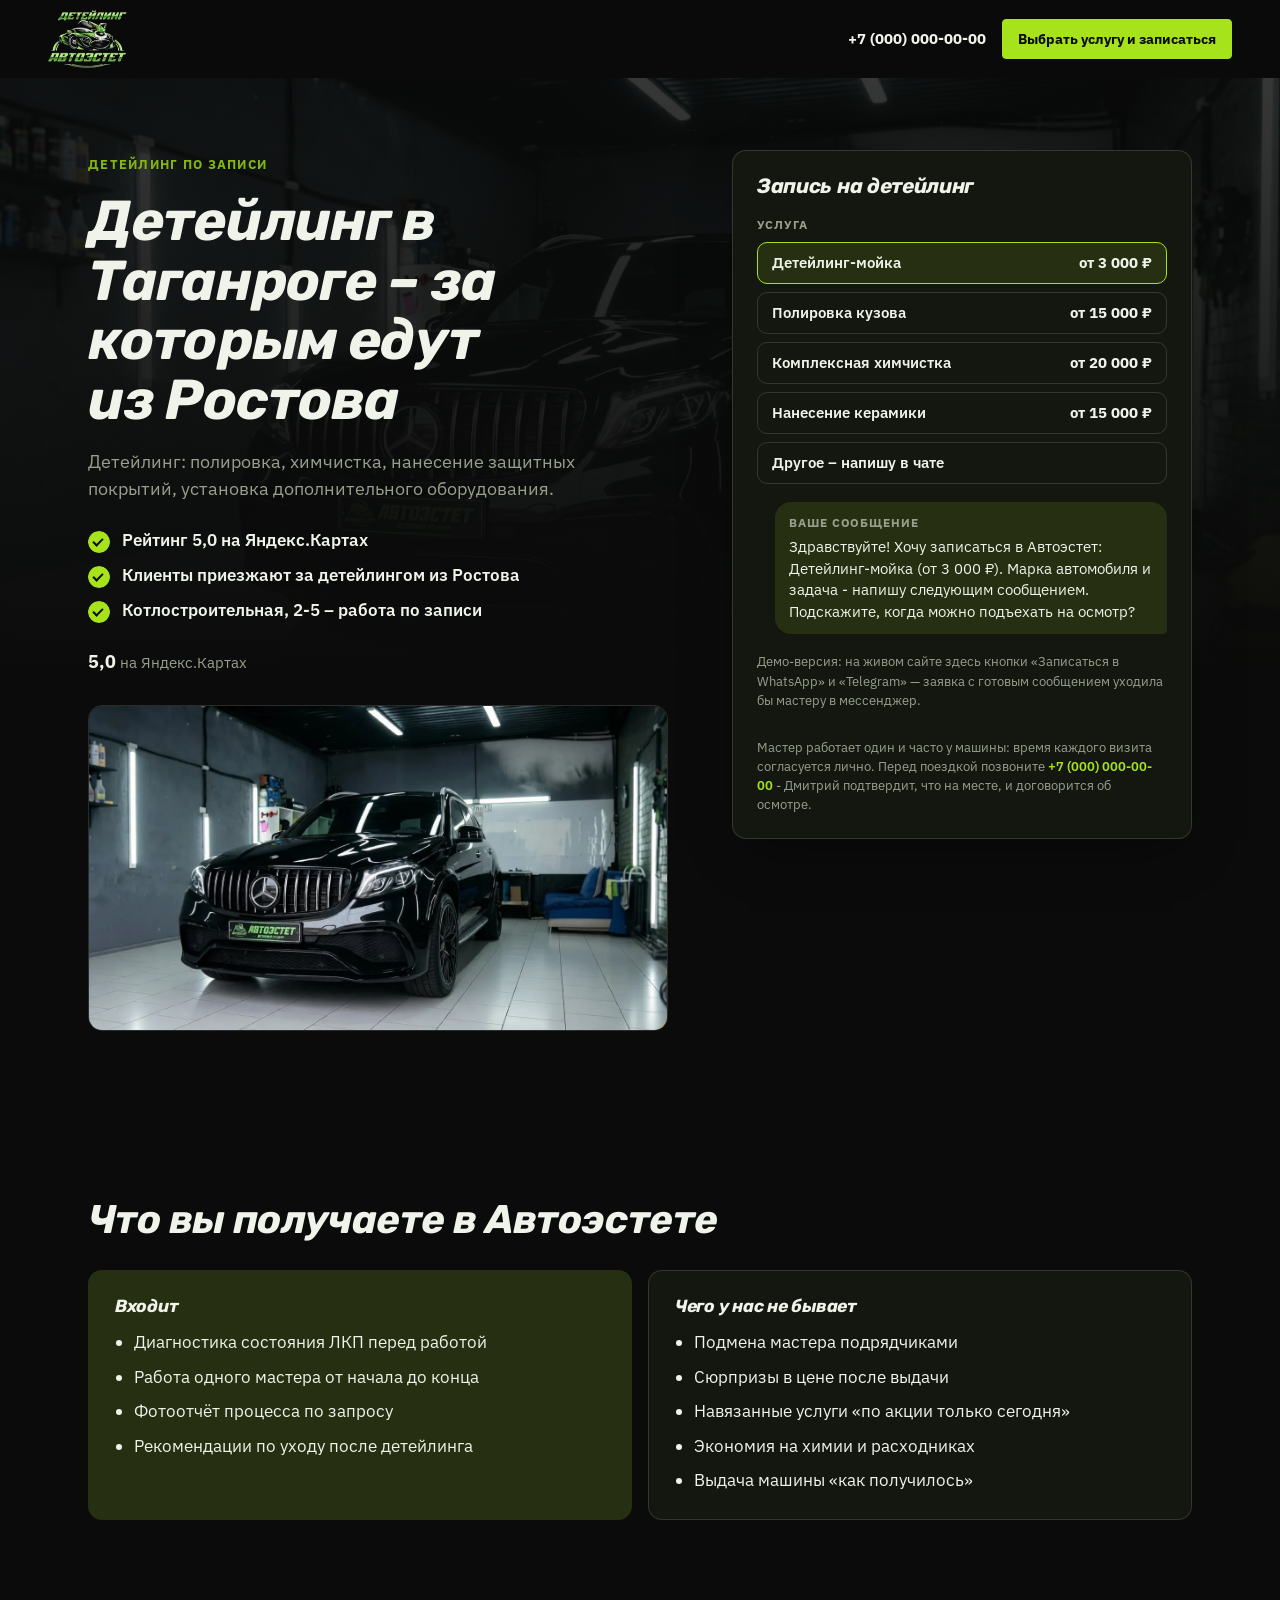
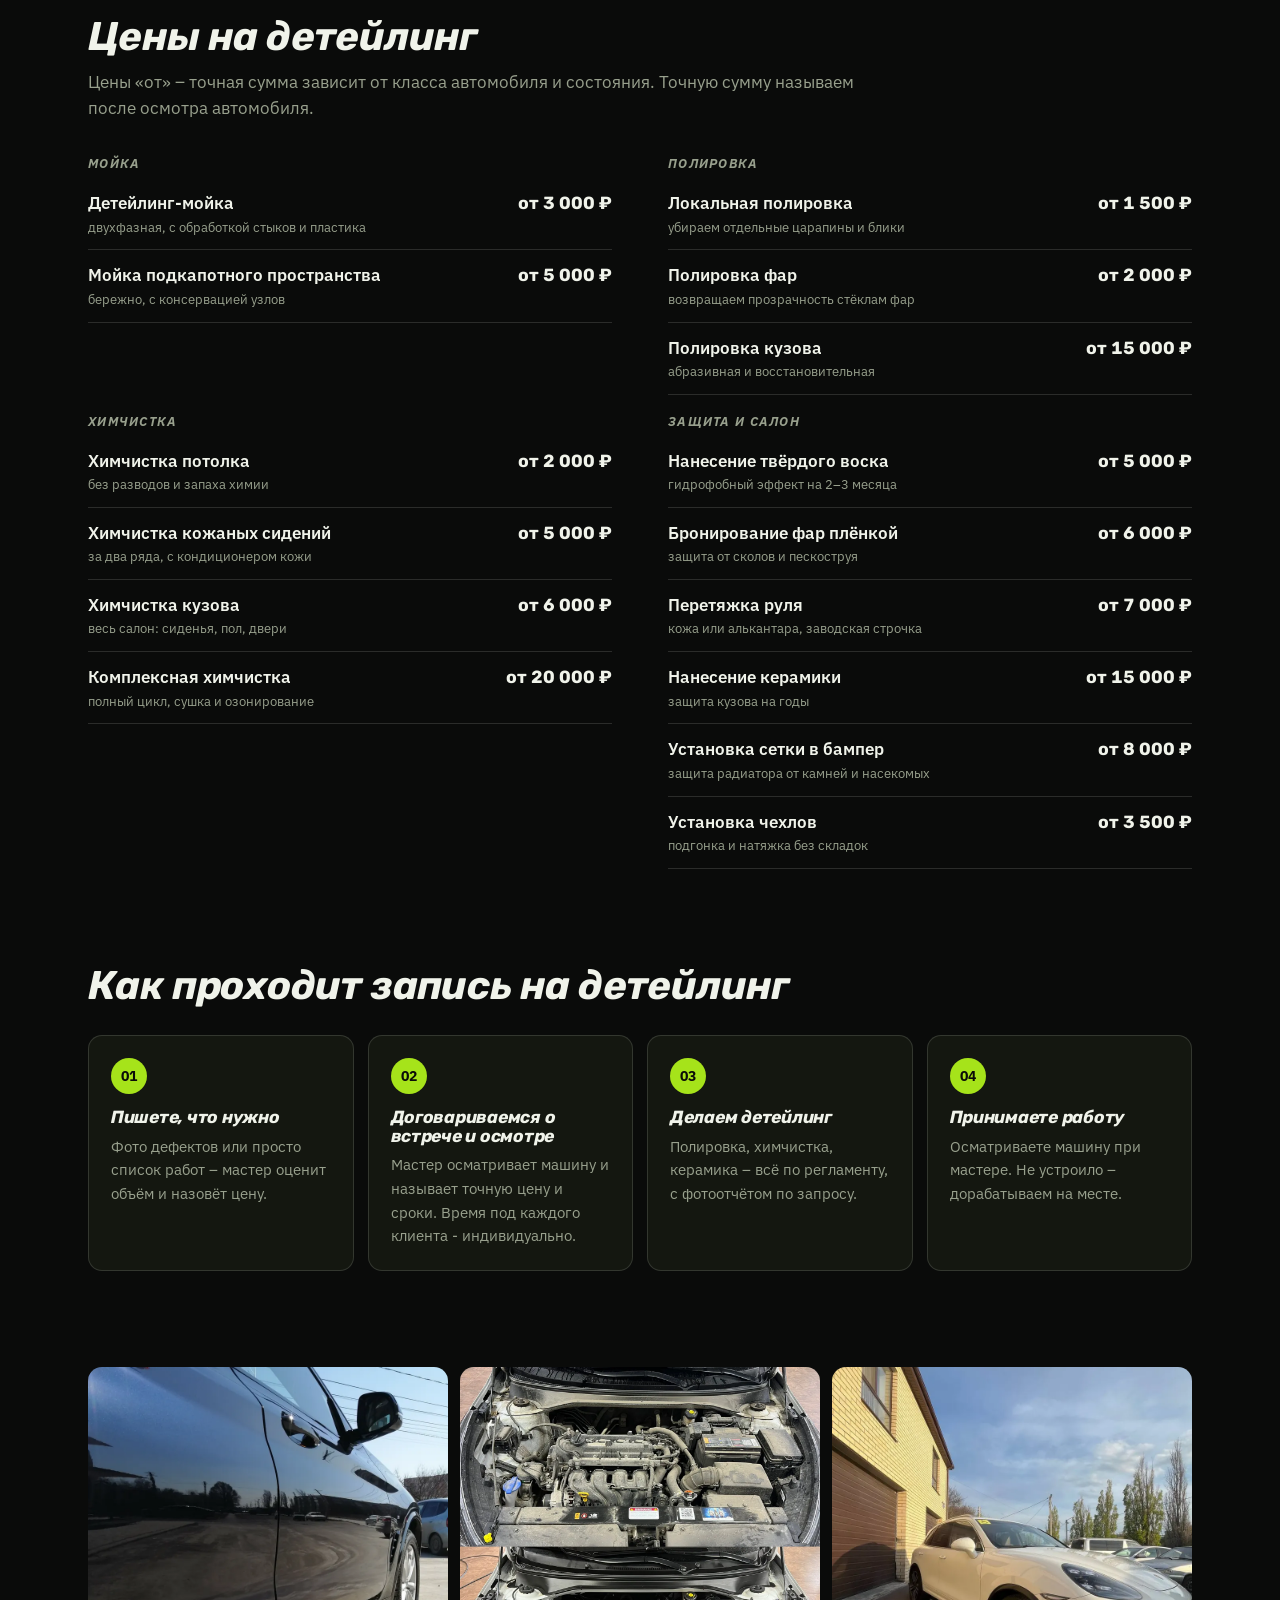
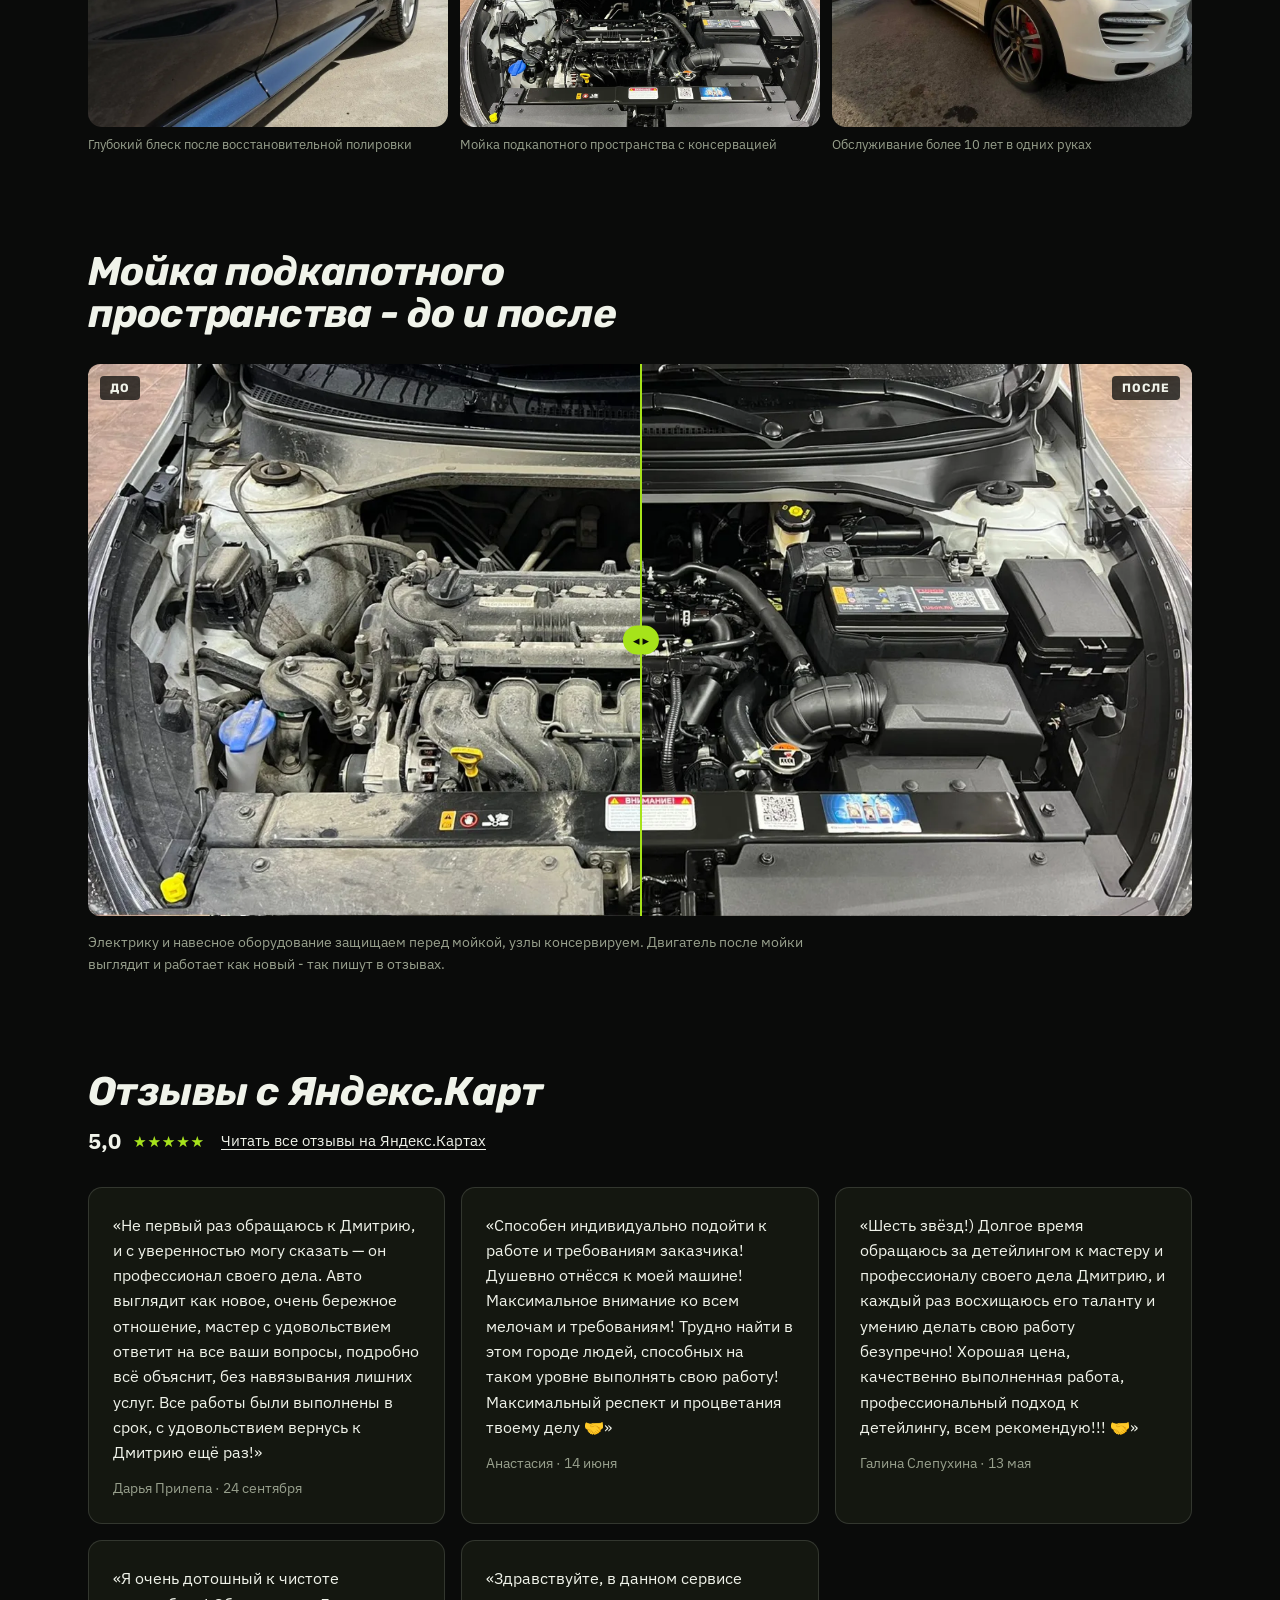
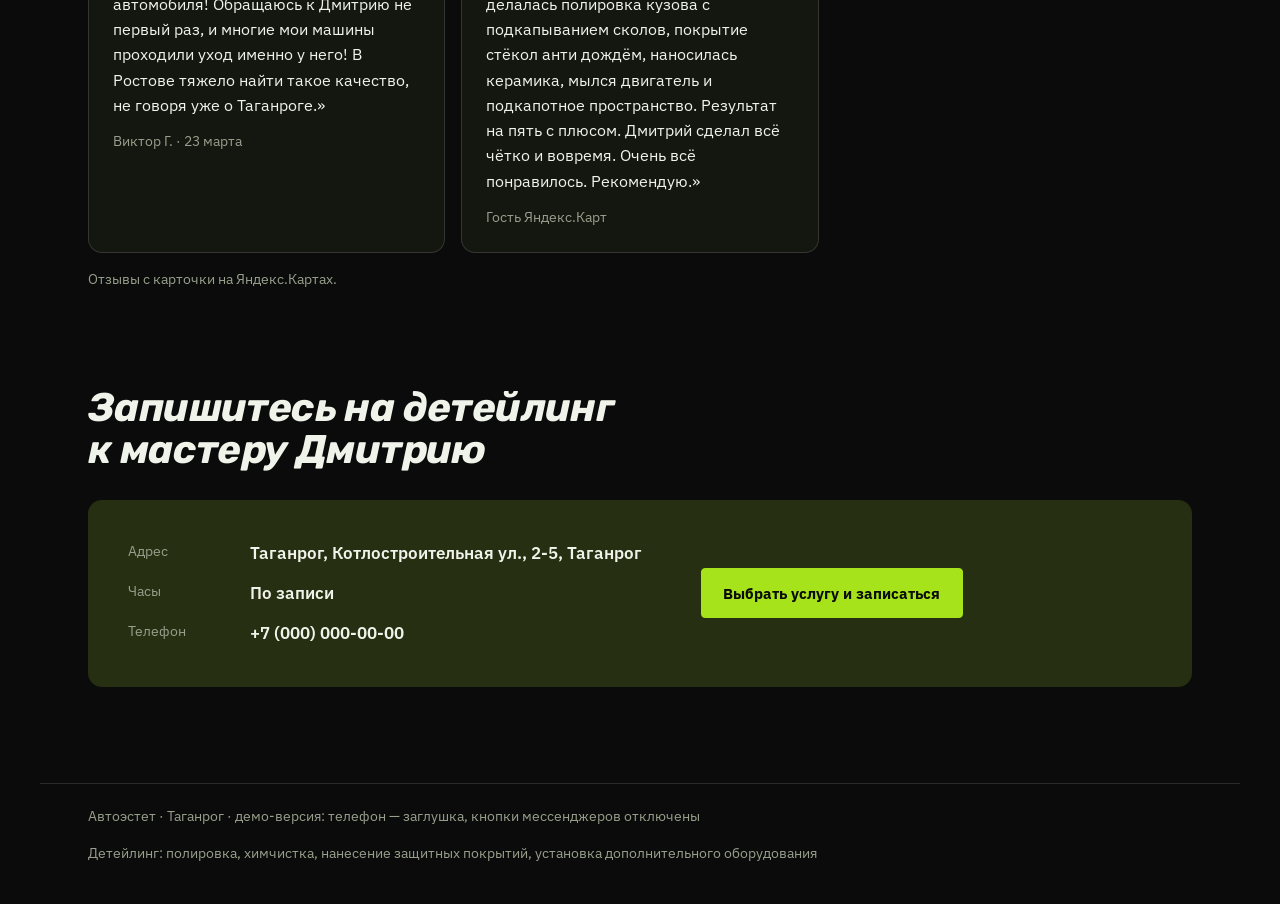
==== avtoestet-demo/index.html @ 5fadbfc8 "Add AV Detailing demo files as regular folder" ====
<!doctype html>
<html lang="ru">
<head>
<meta charset="utf-8">
<meta name="viewport" content="width=device-width, initial-scale=1, viewport-fit=cover">
<title>Автоэстет · Детейлинг-студия</title>
<meta name="description" content="Детейлинг: полировка, химчистка, нанесение защитных покрытий, установка дополнительного оборудования.">
<meta property="og:type" content="website">
<meta property="og:title" content="Детейлинг в Таганроге – за которым едут из Ростова">
<meta property="og:description" content="Детейлинг: полировка, химчистка, нанесение защитных покрытий, установка дополнительного оборудования.">
<meta property="og:image" content="assets/hero.webp">
<link rel="preload" as="image" href="assets/hero.webp" fetchpriority="high">
<link rel="icon" href="data:image/svg+xml,%3Csvg xmlns=%27http://www.w3.org/2000/svg%27 viewBox=%270 0 32 32%27%3E%3Crect x=%276%27 y=%276%27 width=%2720%27 height=%2720%27 rx=%275%27 fill=%27%23a6e31a%27/%3E%3C/svg%3E">
<link rel="preconnect" href="https://fonts.googleapis.com">
<link rel="preconnect" href="https://fonts.gstatic.com" crossorigin>
<link href="https://fonts.googleapis.com/css2?family=Rubik:wght@600;700&family=IBM+Plex+Sans:wght@400;500;600&display=swap" rel="stylesheet">
<style>
:root { --c-canvas: #0a0b0a; --c-surface: #141710; --c-ink: #f0f3ea; --c-ink-soft: #98a08d; --c-accent: #a6e31a; --c-accent-ink: #0b0c08; --c-accent-deep: #84b512; --f-display: "Rubik", "Arial", system-ui, sans-serif; --f-text: "IBM Plex Sans", "Segoe UI", system-ui, sans-serif; --h1k: 1; }
</style>
<link rel="stylesheet" href="style-prod.css">
<style>
h1, h2, h3, .s-bar__brand, .s-board__title, .s-widget__title { font-style: italic; }
::selection { background: #a6e31a; color: #0b0c08; }
.s-btn { border-radius: 4px; }
.s-bar__logo { height: 58px; width: auto; display: block; }
</style>
</head>
<body class="s-prod" id="top" data-wa="" data-tg="" data-max="">
<header class="s-bar" data-s-bar>
  <a class="s-bar__brand" href="#top"><img src="assets/logo.png" alt="Детейлинг Автоэстет" class="s-bar__logo"></a>
  <div class="s-bar__right">
    <a class="s-bar__tel" href="tel:+70000000000">+7 (000) 000-00-00</a>
    <a class="s-btn s-btn--sm" href="#widget">Выбрать услугу и записаться</a>
  </div>
</header>
<main>
  <section class="s-hero">
    <div class="s-hero__text">
      <p class="s-eyebrow">Детейлинг по записи</p>
      <h1>Детейлинг в Таганроге – за которым едут из Ростова</h1>
      <p class="s-lead">Детейлинг: полировка, химчистка, нанесение защитных покрытий, установка дополнительного оборудования.</p>
      <ul class="s-ticks"><li>Рейтинг 5,0 на Яндекс.Картах</li><li>Клиенты приезжают за детейлингом из Ростова</li><li>Котлостроительная, 2-5 – работа по записи</li></ul>
      <p class="s-rating"><b>5,0</b> на Яндекс.Картах</p>
      <figure class="s-hero__photo"><img class="" src="assets/hero.webp" alt="Чёрный Mercedes в детейлинг-студии Автоэстет в Таганроге" loading="lazy" decoding="async"></figure>
    </div>
    <div class="s-hero__widget" id="widget"><form class="s-widget" data-s-booking data-message="Здравствуйте! Хочу записаться в Автоэстет: {услуга}. Марка автомобиля и задача - напишу следующим сообщением. Подскажите, когда можно подъехать на осмотр?" onsubmit="return false">
      <h2 class="s-widget__title">Запись на детейлинг</h2>
      <fieldset><legend>Услуга</legend>
        <div class="s-chips s-chips--col"><label class="s-chip s-chip--row"><input type="radio" name="svc" value="0" data-name="Детейлинг-мойка" data-price="3000" data-from="1" data-min="" checked><span>Детейлинг-мойка</span><b>от 3 000 ₽</b></label><label class="s-chip s-chip--row"><input type="radio" name="svc" value="1" data-name="Полировка кузова" data-price="15000" data-from="1" data-min=""><span>Полировка кузова</span><b>от 15 000 ₽</b></label><label class="s-chip s-chip--row"><input type="radio" name="svc" value="2" data-name="Комплексная химчистка" data-price="20000" data-from="1" data-min=""><span>Комплексная химчистка</span><b>от 20 000 ₽</b></label><label class="s-chip s-chip--row"><input type="radio" name="svc" value="3" data-name="Нанесение керамики" data-price="15000" data-from="1" data-min=""><span>Нанесение керамики</span><b>от 15 000 ₽</b></label><label class="s-chip s-chip--row"><input type="radio" name="svc" value="4" data-name="Другое – напишу в чате" data-price="" data-from="" data-min=""><span>Другое – напишу в чате</span><b></b></label></div>
      </fieldset>
      <div class="s-bubble" aria-live="polite"><span class="s-bubble__label">Ваше сообщение</span><p data-s-bubble></p></div>
      <div class="s-send">
        <p class="s-send__hint" style="margin:0">Демо-версия: на живом сайте здесь кнопки «Записаться в WhatsApp» и «Telegram» — заявка с готовым сообщением уходила бы мастеру в мессенджер.</p>
      </div>
      <p class="s-send__note" data-s-copied hidden>Сообщение уже вписано - выберите чат и нажмите отправить.</p>
      <p class="s-send__hint">Мастер работает один и часто у машины: время каждого визита согласуется лично. Перед поездкой позвоните <a href="tel:+70000000000">+7 (000) 000-00-00</a> - Дмитрий подтвердит, что на месте, и договорится об осмотре.</p>
      
    </form></div>
    <figure class="s-hero__bg" aria-hidden="true"><img class="" src="assets/hero.webp" alt="Чёрный Mercedes в детейлинг-студии Автоэстет в Таганроге" decoding="async" fetchpriority="high"></figure>
  </section>

  <section class="s-section s-reveal">
    <header class="s-section__head"><h2>Что вы получаете в Автоэстете</h2></header>
    <div class="s-incl">
      <div><h3>Входит</h3><ul><li>Диагностика состояния ЛКП перед работой</li><li>Работа одного мастера от начала до конца</li><li>Фотоотчёт процесса по запросу</li><li>Рекомендации по уходу после детейлинга</li></ul></div>
      <div><h3>Чего у нас не бывает</h3><ul><li>Подмена мастера подрядчиками</li><li>Сюрпризы в цене после выдачи</li><li>Навязанные услуги «по акции только сегодня»</li><li>Экономия на химии и расходниках</li><li>Выдача машины «как получилось»</li></ul></div>
    </div>
  </section>

  <section class="s-section s-reveal" id="prices">
    <header class="s-section__head"><h2>Цены на детейлинг</h2><p>Цены «от» – точная сумма зависит от класса автомобиля и состояния. Точную сумму называем после осмотра автомобиля.</p></header>
    <div class="s-board"><div class="s-board__group">
      <h3 class="s-board__title">Мойка</h3>
      <ul class="s-board__list">
        <li class="s-board__row"><span class="s-board__name">Детейлинг-мойка<em>двухфазная, с обработкой стыков и пластика</em></span><span class="s-board__dots" aria-hidden="true"></span><span class="s-board__price">от 3 000 ₽</span></li>
        <li class="s-board__row"><span class="s-board__name">Мойка подкапотного пространства<em>бережно, с консервацией узлов</em></span><span class="s-board__dots" aria-hidden="true"></span><span class="s-board__price">от 5 000 ₽</span></li>
      </ul>
    </div>
<div class="s-board__group">
      <h3 class="s-board__title">Полировка</h3>
      <ul class="s-board__list">
        <li class="s-board__row"><span class="s-board__name">Локальная полировка<em>убираем отдельные царапины и блики</em></span><span class="s-board__dots" aria-hidden="true"></span><span class="s-board__price">от 1 500 ₽</span></li>
        <li class="s-board__row"><span class="s-board__name">Полировка фар<em>возвращаем прозрачность стёклам фар</em></span><span class="s-board__dots" aria-hidden="true"></span><span class="s-board__price">от 2 000 ₽</span></li>
        <li class="s-board__row"><span class="s-board__name">Полировка кузова<em>абразивная и восстановительная</em></span><span class="s-board__dots" aria-hidden="true"></span><span class="s-board__price">от 15 000 ₽</span></li>
      </ul>
    </div>
<div class="s-board__group">
      <h3 class="s-board__title">Химчистка</h3>
      <ul class="s-board__list">
        <li class="s-board__row"><span class="s-board__name">Химчистка потолка<em>без разводов и запаха химии</em></span><span class="s-board__dots" aria-hidden="true"></span><span class="s-board__price">от 2 000 ₽</span></li>
        <li class="s-board__row"><span class="s-board__name">Химчистка кожаных сидений<em>за два ряда, с кондиционером кожи</em></span><span class="s-board__dots" aria-hidden="true"></span><span class="s-board__price">от 5 000 ₽</span></li>
        <li class="s-board__row"><span class="s-board__name">Химчистка кузова<em>весь салон: сиденья, пол, двери</em></span><span class="s-board__dots" aria-hidden="true"></span><span class="s-board__price">от 6 000 ₽</span></li>
        <li class="s-board__row"><span class="s-board__name">Комплексная химчистка<em>полный цикл, сушка и озонирование</em></span><span class="s-board__dots" aria-hidden="true"></span><span class="s-board__price">от 20 000 ₽</span></li>
      </ul>
    </div>
<div class="s-board__group">
      <h3 class="s-board__title">Защита и салон</h3>
      <ul class="s-board__list">
        <li class="s-board__row"><span class="s-board__name">Нанесение твёрдого воска<em>гидрофобный эффект на 2–3 месяца</em></span><span class="s-board__dots" aria-hidden="true"></span><span class="s-board__price">от 5 000 ₽</span></li>
        <li class="s-board__row"><span class="s-board__name">Бронирование фар плёнкой<em>защита от сколов и пескоструя</em></span><span class="s-board__dots" aria-hidden="true"></span><span class="s-board__price">от 6 000 ₽</span></li>
        <li class="s-board__row"><span class="s-board__name">Перетяжка руля<em>кожа или алькантара, заводская строчка</em></span><span class="s-board__dots" aria-hidden="true"></span><span class="s-board__price">от 7 000 ₽</span></li>
        <li class="s-board__row"><span class="s-board__name">Нанесение керамики<em>защита кузова на годы</em></span><span class="s-board__dots" aria-hidden="true"></span><span class="s-board__price">от 15 000 ₽</span></li>
<li class="s-board__row"><span class="s-board__name">Установка сетки в бампер<em>защита радиатора от камней и насекомых</em></span><span class="s-board__dots" aria-hidden="true"></span><span class="s-board__price">от 8 000 ₽</span></li>
<li class="s-board__row"><span class="s-board__name">Установка чехлов<em>подгонка и натяжка без складок</em></span><span class="s-board__dots" aria-hidden="true"></span><span class="s-board__price">от 3 500 ₽</span></li>
      </ul>
    </div></div>
  </section>

  <section class="s-section s-reveal">
    <header class="s-section__head"><h2>Как проходит запись на детейлинг</h2></header>
    <ol class="s-steps">
      <li class="s-steps__item"><span class="s-steps__n">01</span><h3>Пишете, что нужно</h3><p>Фото дефектов или просто список работ – мастер оценит объём и назовёт цену.</p></li>
      <li class="s-steps__item"><span class="s-steps__n">02</span><h3>Договариваемся о встрече и осмотре</h3><p>Мастер осматривает машину и называет точную цену и сроки. Время под каждого клиента - индивидуально.</p></li>
      <li class="s-steps__item"><span class="s-steps__n">03</span><h3>Делаем детейлинг</h3><p>Полировка, химчистка, керамика – всё по регламенту, с фотоотчётом по запросу.</p></li>
      <li class="s-steps__item"><span class="s-steps__n">04</span><h3>Принимаете работу</h3><p>Осматриваете машину при мастере. Не устроило – дорабатываем на месте.</p></li>
    </ol>
  </section>

  <section class="s-photos s-reveal" aria-label="Фото"><figure><img class="" src="assets/blesk.webp" alt="Блеск кузова после полировки в Автоэстете" loading="lazy" decoding="async"><figcaption>Глубокий блеск после восстановительной полировки</figcaption></figure><figure><img class="" src="assets/motor.webp" alt="Мойка двигателя в Автоэстете" loading="lazy" decoding="async"><figcaption>Мойка подкапотного пространства с консервацией</figcaption></figure><figure><img class="" src="assets/porsche.webp" alt="Porsche в студии Автоэстет" loading="lazy" decoding="async"><figcaption>Обслуживание более 10 лет в одних руках</figcaption></figure></section>

  

  <section class="s-section s-reveal">
    <header class="s-section__head"><h2>Мойка подкапотного пространства - до и после</h2></header>
    <div class="s-compare" data-s-compare>
      <img src="assets/do.webp" alt="Подкапотное пространство до мойки в Автоэстете" loading="lazy" decoding="async">
      <div class="s-compare__after"><img src="assets/posle.webp" alt="Подкапотное пространство после мойки в Автоэстете" loading="lazy" decoding="async"></div>
      <span class="s-compare__tag s-compare__tag--before">До</span>
      <span class="s-compare__tag s-compare__tag--after">После</span>
      <div class="s-compare__handle"></div>
      <input class="s-compare__range" type="range" min="0" max="100" value="50" aria-label="Сравнение до и после">
    </div>
    <p class="s-note">Электрику и навесное оборудование защищаем перед мойкой, узлы консервируем. Двигатель после мойки выглядит и работает как новый - так пишут в отзывах.</p>
  </section>

  <section class="s-section s-reveal">
    <header class="s-section__head s-section__head--reviews"><h2>Отзывы с Яндекс.Карт</h2><p class="s-reviews__rating"><span class="s-reviews__num">5,0</span><span class="s-reviews__stars" style="--r: 5" aria-label="рейтинг 5,0 из 5"></span><a class="s-reviews__all" href="https://yandex.ru/maps/org/avtoestet/165487866267/" target="_blank" rel="noopener">Читать все отзывы на Яндекс.Картах</a></p></header>
    <ul class="s-reviews">
      <li><blockquote>«Не первый раз обращаюсь к Дмитрию, и с уверенностью могу сказать — он профессионал своего дела. Авто выглядит как новое, очень бережное отношение, мастер с удовольствием ответит на все ваши вопросы, подробно всё объяснит, без навязывания лишних услуг. Все работы были выполнены в срок, с удовольствием вернусь к Дмитрию ещё раз!»</blockquote><p class="s-reviews__who">Дарья Прилепа · 24 сентября</p></li>
      <li><blockquote>«Способен индивидуально подойти к работе и требованиям заказчика! Душевно отнёсся к моей машине! Максимальное внимание ко всем мелочам и требованиям! Трудно найти в этом городе людей, способных на таком уровне выполнять свою работу! Максимальный респект и процветания твоему делу 🤝»</blockquote><p class="s-reviews__who">Анастасия · 14 июня</p></li>
      <li><blockquote>«Шесть звёзд!) Долгое время обращаюсь за детейлингом к мастеру и профессионалу своего дела Дмитрию, и каждый раз восхищаюсь его таланту и умению делать свою работу безупречно! Хорошая цена, качественно выполненная работа, профессиональный подход к детейлингу, всем рекомендую!!! 🤝»</blockquote><p class="s-reviews__who">Галина Слепухина · 13 мая</p></li>
      <li><blockquote>«Я очень дотошный к чистоте автомобиля! Обращаюсь к Дмитрию не первый раз, и многие мои машины проходили уход именно у него! В Ростове тяжело найти такое качество, не говоря уже о Таганроге.»</blockquote><p class="s-reviews__who">Виктор Г. · 23 марта</p></li>
      <li><blockquote>«Здравствуйте, в данном сервисе делалась полировка кузова с подкапыванием сколов, покрытие стёкол анти дождём, наносилась керамика, мылся двигатель и подкапотное пространство. Результат на пять с плюсом. Дмитрий сделал всё чётко и вовремя. Очень всё понравилось. Рекомендую.»</blockquote><p class="s-reviews__who">Гость Яндекс.Карт</p></li>
    </ul>
    <p class="s-note">Отзывы с карточки на Яндекс.Картах.</p>
  </section>


  <section class="s-section s-final s-reveal" id="contacts">
    <header class="s-section__head"><h2>Запишитесь на детейлинг к мастеру Дмитрию</h2></header>
    <div class="s-contacts">
      <dl>
        <div><dt>Адрес</dt><dd>Таганрог, Котлостроительная ул., 2-5, Таганрог</dd></div>
        <div><dt>Часы</dt><dd>По записи</dd></div>
        <div><dt>Телефон</dt><dd><a href="tel:+70000000000">+7 (000) 000-00-00</a></dd></div>
      </dl>
      <div class="s-contacts__actions">
        <a class="s-btn" href="#widget">Выбрать услугу и записаться</a>
      </div>
    </div>
  </section>
</main>
<footer class="s-foot"><p>Автоэстет · Таганрог · демо-версия: телефон — заглушка, кнопки мессенджеров отключены</p><p>Детейлинг: полировка, химчистка, нанесение защитных покрытий, установка дополнительного оборудования</p></footer>
<nav class="s-dock" aria-label="Быстрая связь"><a class="s-btn" href="#widget">Выбрать услугу и записаться</a><a class="s-btn s-btn--ghost" href="tel:+70000000000">Позвонить</a></nav>
<script src="style.js" defer></script>
</body>
</html>
---- avtoestet-demo/style-prod.css ----
/* Стиль «Продающий»: лендинг под заявки. Главная деталь – калькулятор или онлайн-запись на первом экране
   и живое «сообщение-превью», которое уходит владельцу в мессенджер. Цвета и шрифты – из палитры ниши. */
*, *::before, *::after { box-sizing: border-box; }
:root {
  --hair: color-mix(in srgb, var(--c-ink) 14%, transparent);
  --tint: color-mix(in srgb, var(--c-accent) 12%, var(--c-surface));
  --wrap: 1200px; --gut: clamp(16px, 4vw, 48px);
  --r: 14px;
  --shadow: 0 18px 50px -18px color-mix(in srgb, #000 55%, transparent);
}
html { scroll-behavior: smooth; -webkit-text-size-adjust: 100%; overflow-x: clip; }
body { margin: 0; background: var(--c-canvas); color: var(--c-ink); font: 400 17px/1.55 var(--f-text); -webkit-font-smoothing: antialiased; }
img { display: block; max-width: 100%; }
a { color: inherit; }
h1, h2, h3 { font-family: var(--f-display); font-weight: 700; line-height: 1.06; margin: 0; letter-spacing: -.015em; text-wrap: balance; }
p { margin: 0; }
fieldset { border: 0; margin: 0; padding: 0; min-width: 0; }
:focus-visible { outline: 2px solid var(--c-accent); outline-offset: 3px; border-radius: 4px; }

.s-btn { display: inline-flex; align-items: center; justify-content: center; min-height: 50px; padding: 0 1.4em; border-radius: 999px;
  background: var(--c-accent); color: var(--c-accent-ink); font: 700 .95rem/1.1 var(--f-text); text-decoration: none; border: 1px solid var(--c-accent);
  text-align: center; transition: filter .2s ease, transform .2s ease; cursor: pointer; }
.s-btn:hover { filter: brightness(1.07); }
.s-btn:active { transform: translateY(1px); }
.s-btn--sm { min-height: 40px; padding: 0 1.1em; font-size: .85rem; }
.s-btn--ghost { background: transparent; color: var(--c-ink); border-color: var(--hair); font-weight: 600; }
.s-btn--wide { flex: 1; }

/* шапка */
.s-bar { position: sticky; top: 0; z-index: 30; display: flex; align-items: center; justify-content: space-between; gap: 16px;
  padding: 10px var(--gut); background: color-mix(in srgb, var(--c-canvas) 88%, transparent); -webkit-backdrop-filter: blur(10px); backdrop-filter: blur(10px); }
.s-bar.is-scrolled { box-shadow: 0 1px 0 var(--hair); }
.s-bar__brand { font: 700 1rem/1 var(--f-display); text-decoration: none; display: inline-flex; align-items: center; gap: .6em; min-height: 44px; white-space: nowrap; min-width: 0; }
.s-bar__brand i { width: .75em; height: .75em; border-radius: 50%; background: var(--c-accent); }
.s-bar__right { display: flex; align-items: center; gap: 16px; }
.s-bar__tel { text-decoration: none; font-weight: 700; font-size: .95rem; font-variant-numeric: tabular-nums; }

main { max-width: var(--wrap); margin: 0 auto; padding: 0 var(--gut); }

/* первый экран: текст слева, виджет справа, фото ниши – приглушённым фоном */
.s-hero { position: relative; display: grid; grid-template-columns: minmax(0, 1fr) minmax(0, 460px); gap: clamp(28px, 5vw, 64px); align-items: start;
  padding: clamp(32px, 6vw, 72px) 0 clamp(40px, 6vw, 72px); isolation: isolate; }
.s-hero__bg { position: absolute; z-index: -1; margin: 0; top: 0; left: calc(50% - 50vw); width: 100vw; height: min(78%, 620px); overflow: hidden; }
.s-hero__bg img { width: 100%; height: 100%; object-fit: cover; opacity: .3; filter: saturate(.85); }
.s-hero__bg::after { content: ""; position: absolute; inset: 0; background: linear-gradient(180deg, color-mix(in srgb, var(--c-canvas) 40%, transparent), var(--c-canvas) 96%); }
/* фото бизнеса крупно в левой колонке: владелец узнаёт своё место с первого экрана */
.s-hero__photo { margin: 30px 0 0; }
.s-hero__photo img { width: 100%; aspect-ratio: 16 / 9; object-fit: cover; border-radius: var(--r); border: 1px solid var(--hair); }
.s-hero__photo figcaption { margin-top: 8px; font-size: .84rem; color: var(--c-ink-soft); }
.s-eyebrow { display: inline-block; font-size: .8rem; font-weight: 700; letter-spacing: .1em; text-transform: uppercase; color: var(--c-accent-deep, var(--c-accent)); margin-bottom: 16px; }
.s-hero h1 { font-size: calc(clamp(2.1rem, 4.4vw, 3.7rem) * var(--h1k, 1)); overflow-wrap: break-word; hyphens: auto; }
.s-lead { margin-top: 18px; font-size: 1.12rem; color: var(--c-ink-soft); max-width: 32em; }
.s-ticks { list-style: none; margin: 26px 0 0; padding: 0; display: grid; gap: 12px; }
.s-ticks li { position: relative; padding-left: 34px; font-weight: 600; line-height: 1.35; }
.s-ticks li::before { content: ""; position: absolute; left: 0; top: .1em; width: 22px; height: 22px; border-radius: 50%; background: var(--c-accent);
  -webkit-mask: radial-gradient(circle, #000 0 100%); }
.s-ticks li::after { content: ""; position: absolute; left: 7px; top: calc(.1em + 5px); width: 6px; height: 10px; border: solid var(--c-accent-ink); border-width: 0 2px 2px 0; transform: rotate(45deg); }
.s-rating { margin-top: 26px; font-size: .92rem; color: var(--c-ink-soft); }
.s-rating b { color: var(--c-ink); font-size: 1.1rem; }

/* виджет */
.s-hero__widget { position: sticky; top: 76px; }
.s-widget { background: var(--c-surface); border-radius: var(--r); padding: 24px; box-shadow: var(--shadow); display: grid; gap: 18px; border: 1px solid var(--hair); }
.s-widget__title { font-size: 1.3rem; }
.s-widget legend, .s-range label { font-size: .78rem; font-weight: 700; letter-spacing: .08em; text-transform: uppercase; color: var(--c-ink-soft); margin-bottom: 8px; padding: 0; }
.s-chips { display: flex; flex-wrap: wrap; gap: 8px; }
.s-chips--col { flex-direction: column; flex-wrap: nowrap; }
.s-chip { position: relative; display: inline-flex; align-items: center; gap: 10px; min-height: 42px; padding: 8px 14px; border-radius: 10px; border: 1px solid var(--hair);
  cursor: pointer; font-size: .92rem; font-weight: 600; transition: border-color .15s ease, background-color .15s ease; }
.s-chip--row { justify-content: space-between; }
.s-chip--row b { font-weight: 700; white-space: nowrap; font-variant-numeric: tabular-nums; }
.s-chip--row b small { font-weight: 500; color: var(--c-ink-soft); }
.s-chip__p { font-weight: 500; font-size: .8rem; color: var(--c-ink-soft); white-space: nowrap; }
.s-chip input { position: absolute; opacity: 0; pointer-events: none; }
.s-chip:has(input:checked) { border-color: var(--c-accent); background: var(--tint); }
.s-chip:has(input:focus-visible) { outline: 2px solid var(--c-accent); outline-offset: 2px; }
.s-chip[aria-disabled="true"] { opacity: .4; cursor: default; }
.s-check { display: flex; align-items: center; gap: 10px; font-weight: 600; font-size: .92rem; cursor: pointer; }
.s-check input { width: 20px; height: 20px; accent-color: var(--c-accent); }
.s-check b { margin-left: auto; font-variant-numeric: tabular-nums; }
.s-range { display: grid; gap: 6px; }
.s-range label { display: flex; justify-content: space-between; margin: 0; }
.s-range label b { color: var(--c-ink); font-size: 1rem; font-weight: 700; letter-spacing: 0; text-transform: none; font-variant-numeric: tabular-nums; }
.s-range input { width: 100%; accent-color: var(--c-accent); height: 28px; }
.s-total { display: flex; align-items: baseline; justify-content: space-between; gap: 12px; padding-top: 14px; border-top: 1px solid var(--hair); }
.s-total span { color: var(--c-ink-soft); font-weight: 600; }
.s-total b { font: 700 1.9rem/1 var(--f-display); font-variant-numeric: tabular-nums; color: var(--c-accent); }

/* сообщение-превью: пузырь чата */
.s-bubble { position: relative; background: var(--tint); border-radius: 16px 16px 4px 16px; padding: 12px 14px; margin-left: 18px; }
.s-bubble__label { display: block; font-size: .72rem; font-weight: 700; letter-spacing: .08em; text-transform: uppercase; color: var(--c-ink-soft); margin-bottom: 4px; }
.s-bubble p { font-size: .93rem; line-height: 1.45; }
.s-send { display: flex; gap: 8px; }
.s-send__note { font-size: .82rem; color: var(--c-accent-deep, var(--c-accent)); }
.s-demo { font-size: .78rem; color: var(--c-ink-soft); }

/* секции */
.s-section { padding: clamp(56px, 8vw, 96px) 0 0; }
.s-section__head { display: grid; gap: 10px; margin-bottom: 28px; max-width: 46em; }
.s-section__head h2 { font-size: clamp(1.7rem, 3.2vw, 2.5rem); }
.s-section__head p { color: var(--c-ink-soft); }
.s-note { margin-top: 16px; font-size: .88rem; color: var(--c-ink-soft); max-width: 52em; }

.s-incl { display: grid; grid-template-columns: 1fr 1fr; gap: 16px; }
.s-incl > div { background: var(--c-surface); border-radius: var(--r); padding: 26px; border: 1px solid var(--hair); }
.s-incl > div:first-child { background: var(--tint); border-color: transparent; }
.s-incl h3 { font-size: 1.1rem; margin-bottom: 14px; }
.s-incl ul { margin: 0; padding-left: 1.1em; display: grid; gap: 8px; }

.s-board { display: grid; grid-template-columns: repeat(auto-fit, minmax(min(100%, 420px), 1fr)); gap: 12px 56px; }
.s-board__title { font: 700 .8rem var(--f-text); letter-spacing: .1em; text-transform: uppercase; color: var(--c-ink-soft); margin: 6px 0; }
.s-board__list { list-style: none; margin: 0; padding: 0; }
.s-board__row { display: flex; align-items: baseline; gap: 10px; padding: 12px 0; border-bottom: 1px solid var(--hair); }
.s-board__name { font-weight: 600; }
.s-board__name em { display: block; font-style: normal; font-size: .84rem; color: var(--c-ink-soft); font-weight: 400; }
.s-board__dots { flex: 1; }
.s-board__price { font: 700 1.1rem/1 var(--f-display); font-variant-numeric: tabular-nums; white-space: nowrap; }
.s-board__price small { font: 500 .78rem var(--f-text); color: var(--c-ink-soft); }

.s-steps { list-style: none; margin: 0; padding: 0; display: grid; grid-template-columns: repeat(auto-fit, minmax(min(100%, 170px), 1fr)); gap: 14px; }
.s-steps__item { background: var(--c-surface); border-radius: var(--r); padding: 22px; border: 1px solid var(--hair); }
.s-steps__n { display: inline-grid; place-items: center; width: 36px; height: 36px; border-radius: 50%; background: var(--c-accent); color: var(--c-accent-ink); font: 700 .85rem var(--f-text); }
.s-steps h3 { font-size: 1.1rem; margin-top: 14px; overflow-wrap: anywhere; hyphens: auto; }
.s-steps__item { min-width: 0; }
.s-steps p { margin-top: 8px; color: var(--c-ink-soft); font-size: .95rem; }

.s-photos { display: grid; grid-template-columns: repeat(3, 1fr); gap: 12px; padding-top: clamp(56px, 8vw, 96px); }
.s-photos figure { margin: 0; }
.s-photos img { width: 100%; aspect-ratio: 1 / 1; object-fit: cover; border-radius: var(--r); }
.s-photos figcaption { font-size: .82rem; color: var(--c-ink-soft); margin-top: 8px; }

.s-promises { list-style: none; margin: 0; padding: 0; display: grid; grid-template-columns: repeat(auto-fit, minmax(min(100%, 260px), 1fr)); gap: 16px; }
.s-promises li { border-radius: var(--r); padding: 24px; background: var(--c-surface); border-top: 4px solid var(--c-accent); display: grid; gap: 8px; align-content: start; }
.s-promises h3 { font-size: 1.08rem; }
.s-promises p { color: var(--c-ink-soft); font-size: .95rem; }

.s-reviews { list-style: none; margin: 0; padding: 0; display: grid; grid-template-columns: repeat(auto-fit, minmax(min(100%, 280px), 1fr)); gap: 16px; }
.s-reviews li { background: var(--c-surface); border-radius: var(--r); padding: 24px; display: grid; gap: 14px; align-content: start; border: 1px solid var(--hair); }
.s-reviews blockquote { margin: 0; font-size: 1.02rem; }
.s-reviews__who { font-size: .85rem; color: var(--c-ink-soft); }
.s-section__head--reviews { max-width: none; }
.s-reviews__rating { display: flex; flex-wrap: wrap; align-items: center; gap: 6px 12px; color: var(--c-ink-soft); font-size: .95rem; }
.s-reviews__num { font-weight: 700; font-size: 1.4rem; color: var(--c-ink); }
.s-reviews__stars { --r: 5; display: inline-block; width: 5em; height: 1em; font-size: .95rem; line-height: 1; letter-spacing: .05em; white-space: nowrap; color: color-mix(in srgb, var(--c-ink) 18%, transparent); position: relative; }
.s-reviews__stars::before { content: "★★★★★"; }
.s-reviews__stars::after { content: "★★★★★"; position: absolute; inset: 0; width: calc(var(--r) / 5 * 100%); overflow: hidden; color: var(--c-accent); }
.s-reviews__all { color: var(--c-ink); text-underline-offset: 3px; }
.s-reviews__all:hover { color: var(--c-accent-deep, var(--c-accent)); }

.s-faq { display: grid; gap: 10px; max-width: 860px; }
.s-faq details { background: var(--c-surface); border-radius: 12px; border: 1px solid var(--hair); }
.s-faq summary { cursor: pointer; list-style: none; padding: 18px 52px 18px 20px; font-weight: 700; position: relative; }
.s-faq summary::-webkit-details-marker { display: none; }
.s-faq summary::after { content: "+"; position: absolute; right: 20px; top: 50%; transform: translateY(-50%); font: 700 1.4rem/1 var(--f-display); color: var(--c-accent); }
.s-faq details[open] summary::after { content: "–"; }
.s-faq details p { padding: 0 20px 18px; color: var(--c-ink-soft); }

.s-contacts { display: grid; grid-template-columns: 1.2fr 1fr; gap: 32px; background: var(--tint); border-radius: var(--r); padding: clamp(22px, 4vw, 40px); align-items: center; }
.s-contacts dl { margin: 0; display: grid; gap: 14px; }
.s-contacts dl div { display: grid; grid-template-columns: 110px 1fr; gap: 12px; }
.s-contacts dt { color: var(--c-ink-soft); font-size: .9rem; }
.s-contacts dd { margin: 0; font-weight: 600; }
.s-contacts dd a { text-decoration: none; }
.s-contacts__actions { display: flex; flex-wrap: wrap; gap: 10px; }

.s-foot { max-width: var(--wrap); margin: clamp(56px, 8vw, 96px) auto 0; padding: 22px var(--gut) 40px; border-top: 1px solid var(--hair);
  display: flex; justify-content: space-between; gap: 16px; font-size: .85rem; color: var(--c-ink-soft); flex-wrap: wrap; }
.s-dock { display: none; }
.s-slot { border-bottom: 1px dashed currentColor; opacity: .75; white-space: nowrap; }

@media (prefers-reduced-motion: no-preference) {
  .s-reveal { opacity: 0; transform: translateY(14px); transition: opacity .5s ease, transform .5s cubic-bezier(.2, .7, .2, 1); }
  .s-reveal.is-in { opacity: 1; transform: none; }
  .s-hero__text, .s-hero__widget { animation: s-rise .6s cubic-bezier(.2, .7, .2, 1) both; }
  .s-hero__widget { animation-delay: .1s; }
}
@keyframes s-rise { from { opacity: 0; transform: translateY(12px); } }

@media (max-width: 960px) {
  .s-hero { grid-template-columns: 1fr; }
  .s-hero__widget { position: static; }
  .s-hero__bg { height: 420px; }
  .s-hero__photo { display: none; }
  .s-incl, .s-contacts { grid-template-columns: 1fr; }
}
@media (max-width: 640px) {
  body { font-size: 16px; padding-bottom: 76px; }
  .s-bar__tel { display: none; }
  .s-bar { gap: 10px; }
  .s-bar__brand { font-size: .92rem; overflow: hidden; text-overflow: ellipsis; }
  .s-bar .s-btn--sm { white-space: nowrap; font-size: .78rem; padding: 0 .8em; flex-shrink: 0; }
  .s-widget { padding: 18px; }
  .s-steps { grid-template-columns: 1fr; }
  .s-photos { grid-template-columns: 1fr 1fr; }
  .s-photos figure:first-child { grid-column: 1 / -1; }
  .s-photos figure:first-child img { aspect-ratio: 16 / 10; }
  .s-contacts dl div { grid-template-columns: 1fr; gap: 2px; }
  .s-send { flex-direction: column; }
  .s-dock { display: flex; gap: 8px; position: fixed; z-index: 40; left: 0; right: 0; bottom: 0; padding: 10px 12px calc(10px + env(safe-area-inset-bottom));
    background: color-mix(in srgb, var(--c-canvas) 92%, transparent); -webkit-backdrop-filter: blur(10px); backdrop-filter: blur(10px); box-shadow: 0 -1px 0 var(--hair); }
  .s-dock .s-btn { flex: 1; min-height: 48px; font-size: .88rem; padding: 0 .9em; white-space: nowrap; }
  .s-dock .s-btn:first-child { flex: 1.7; }
}

.s-send__hint { font-size: .82rem; line-height: 1.45; color: var(--c-ink-soft); margin: 10px 0 0; }
.s-send__hint a { color: var(--c-accent); text-decoration: none; font-weight: 600; }
.s-compare { position: relative; border-radius: 12px; overflow: hidden; user-select: none; touch-action: none; }
.s-compare img { display: block; width: 100%; height: auto; pointer-events: none; }
.s-compare__after { position: absolute; inset: 0; clip-path: inset(0 0 0 var(--pos, 50%)); }
.s-compare__range { position: absolute; inset: 0; width: 100%; height: 100%; opacity: 0; cursor: ew-resize; margin: 0; }
.s-compare__handle { position: absolute; top: 0; bottom: 0; left: var(--pos, 50%); width: 2px; background: var(--c-accent); pointer-events: none; }
.s-compare__handle::after { content: "◂ ▸"; position: absolute; top: 50%; left: 50%; transform: translate(-50%, -50%); background: var(--c-accent); color: var(--c-accent-ink); font: 700 13px/1 var(--f-display); padding: 8px 10px; border-radius: 999px; white-space: nowrap; }
.s-compare__tag { position: absolute; top: 12px; font: 700 12px/1 var(--f-display); text-transform: uppercase; letter-spacing: .08em; padding: 6px 10px; border-radius: 4px; background: color-mix(in srgb, var(--c-canvas) 75%, transparent); }
.s-compare__tag--before { left: 12px; }
.s-compare__tag--after { right: 12px; }
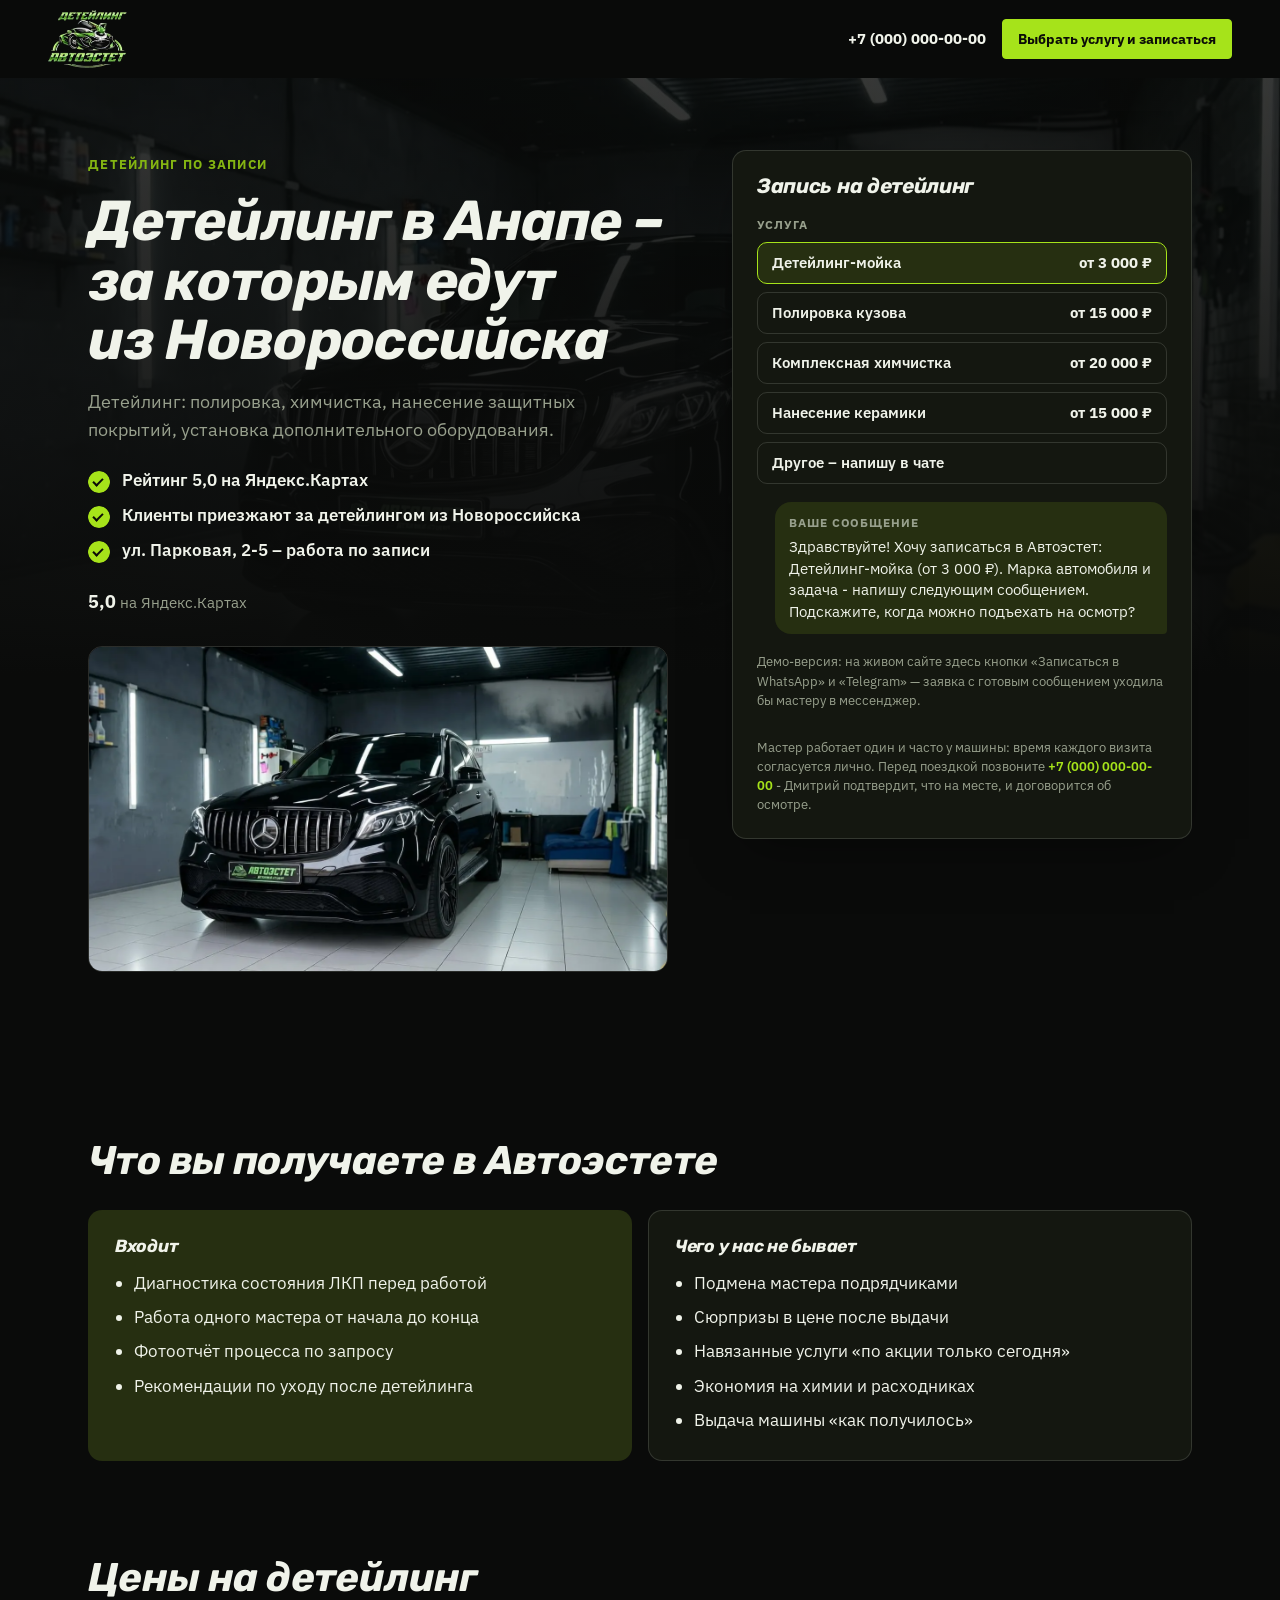
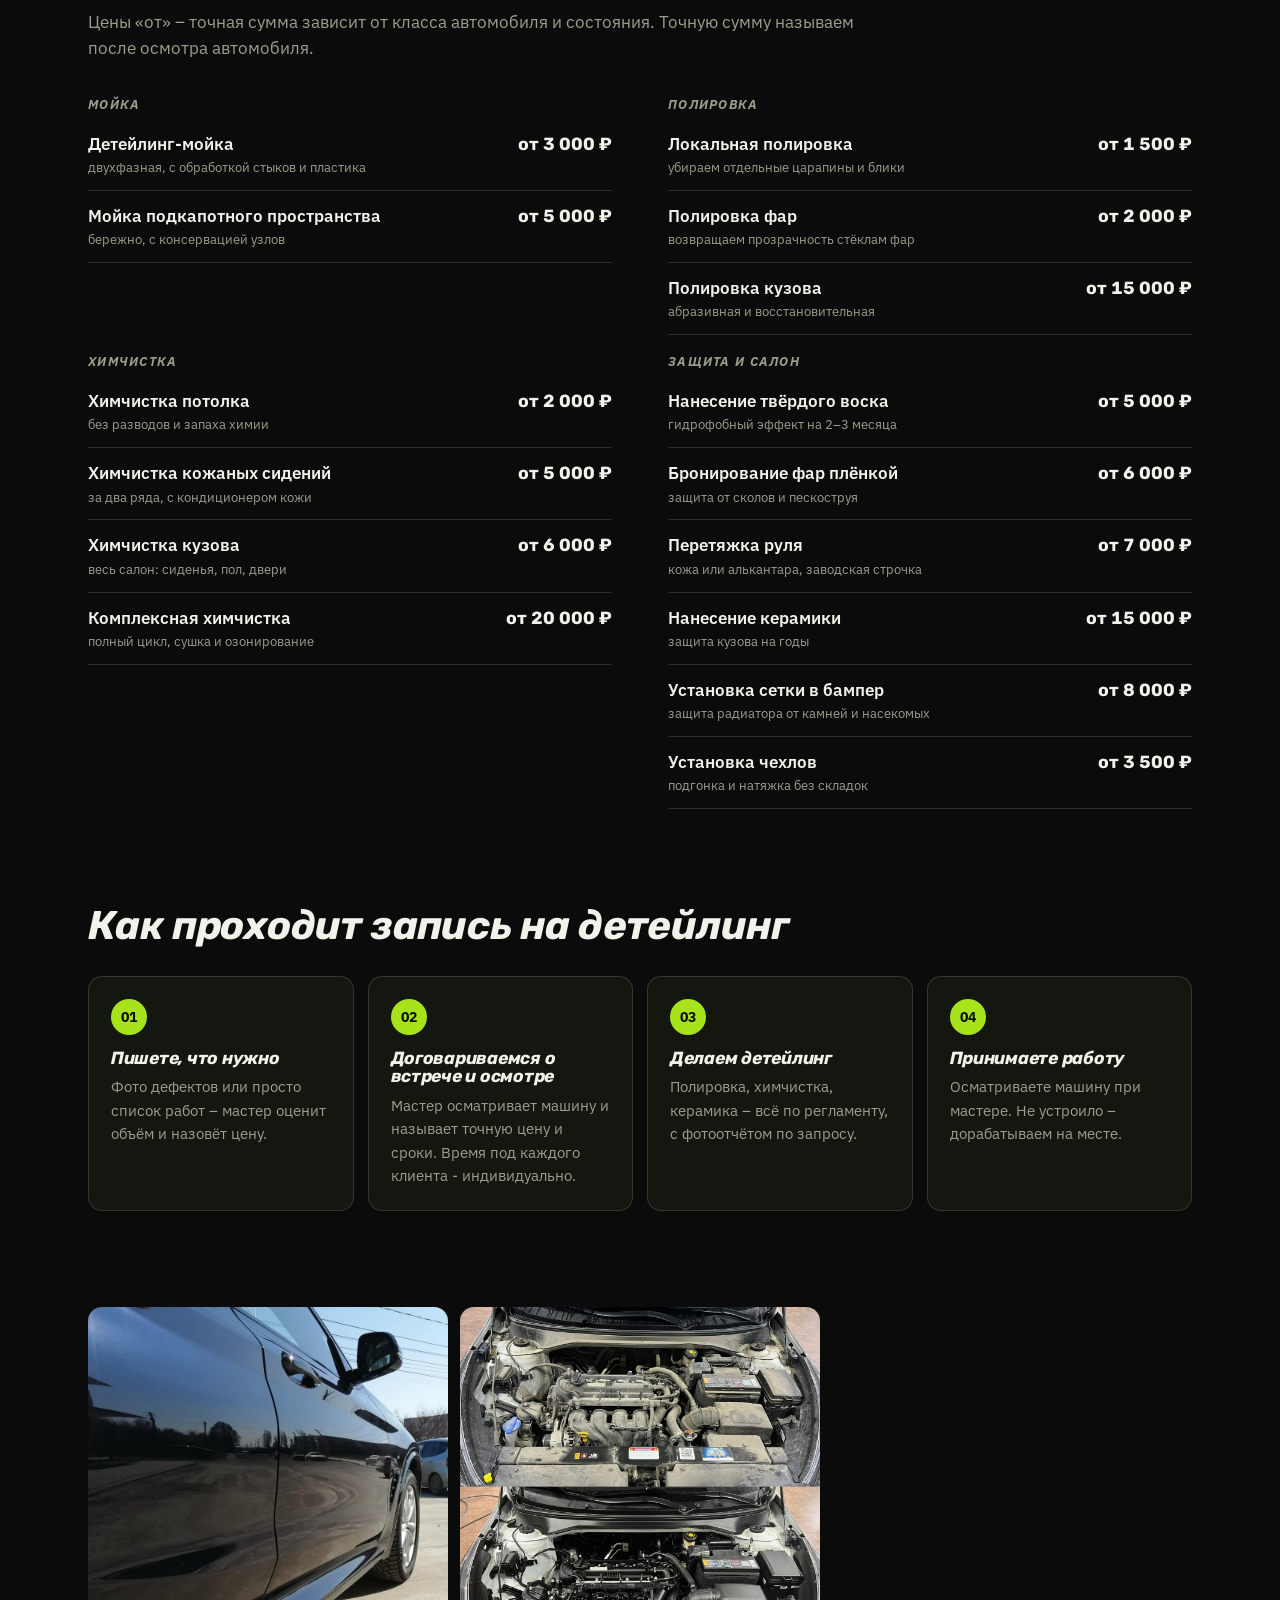
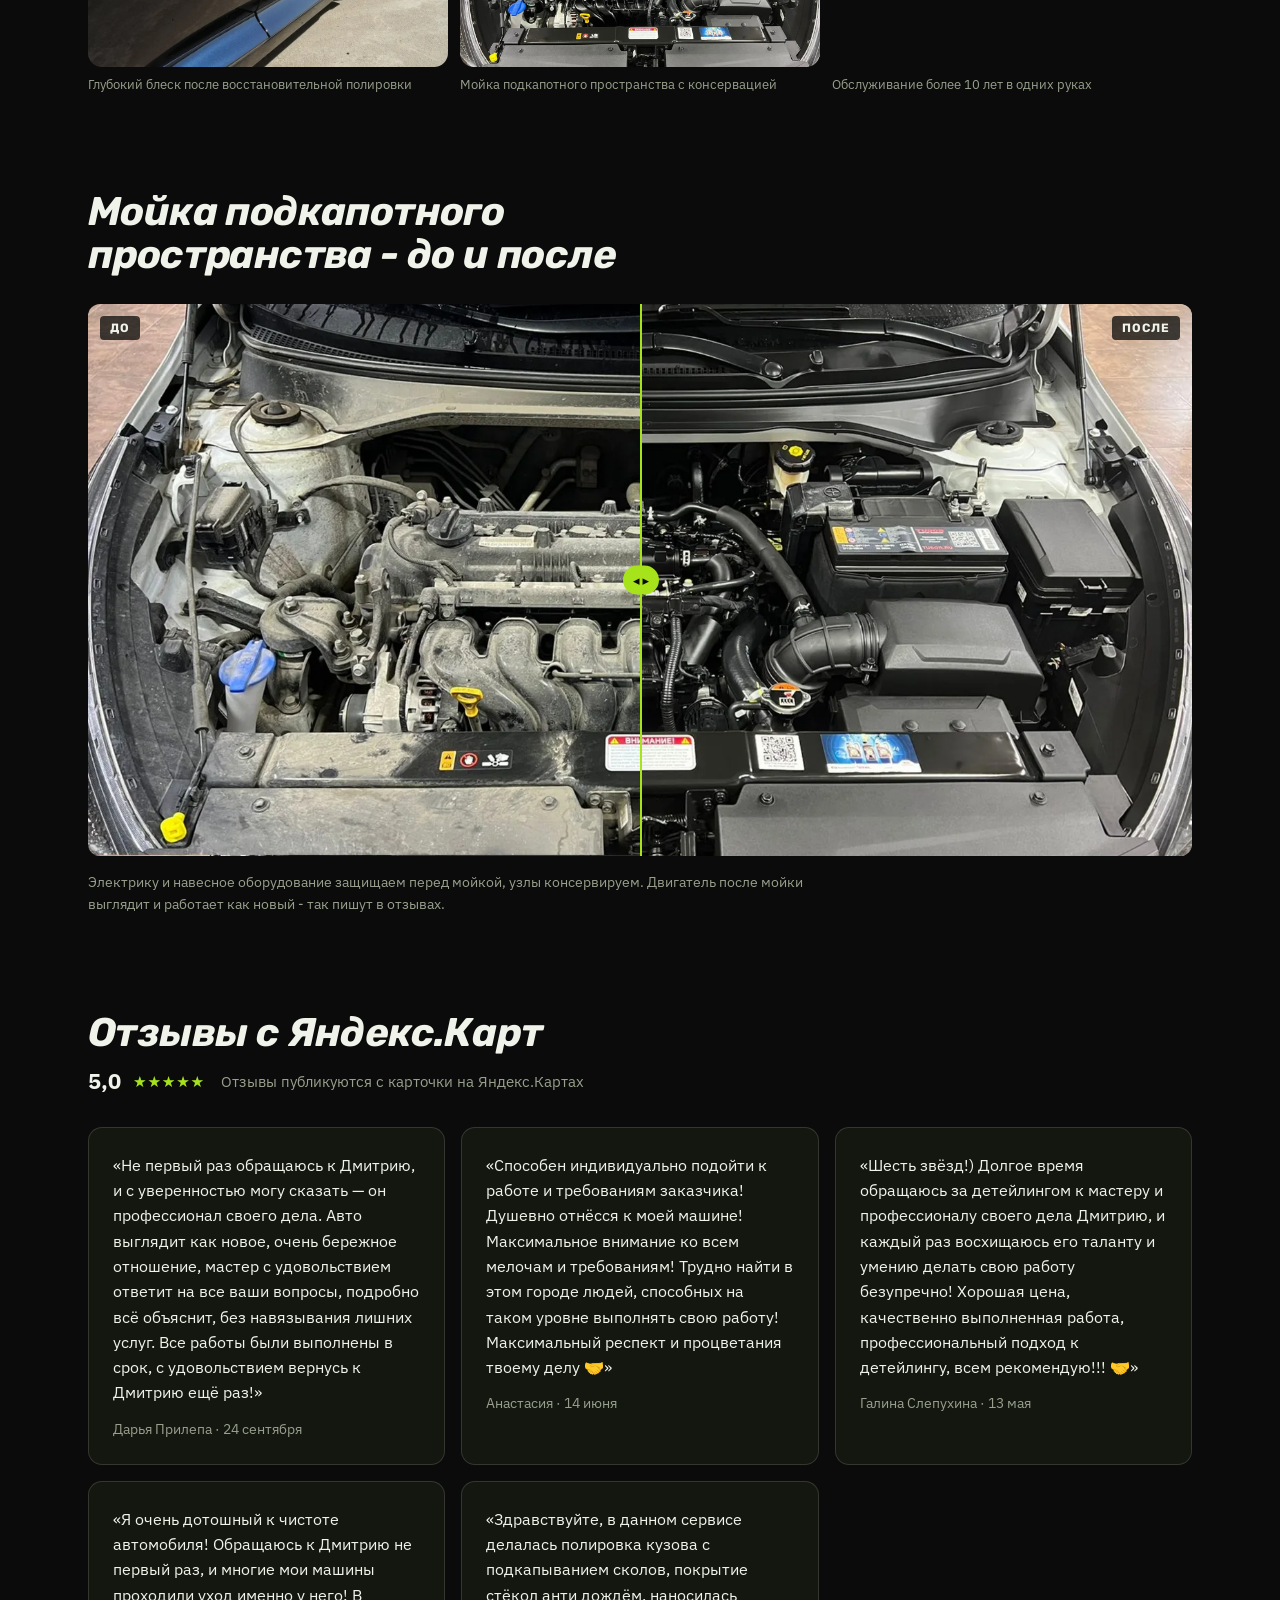
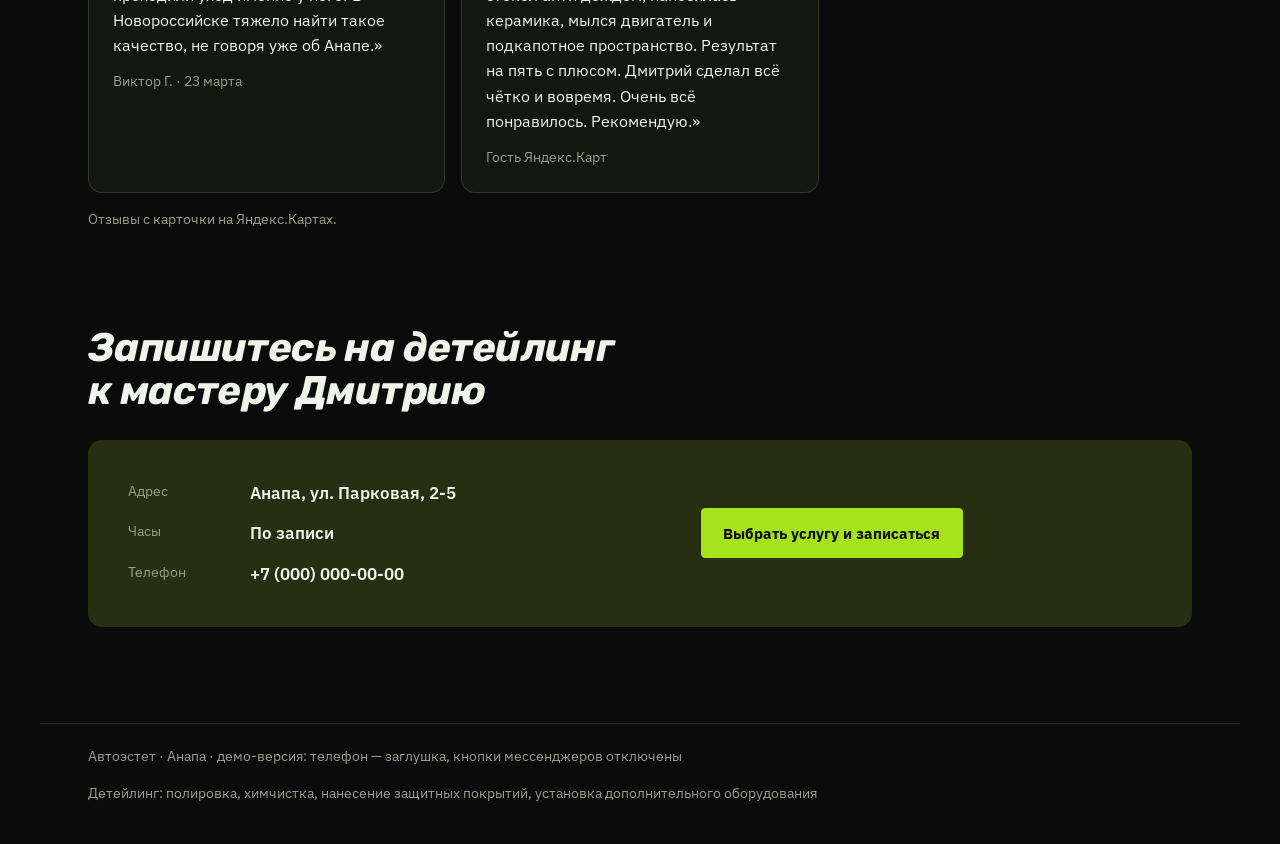
==== commit 6bb8196e: "Demo: city changed to Anapa, Yandex link removed, reviews kept" ====
--- a/avtoestet-demo/index.html
+++ b/avtoestet-demo/index.html
@@ -6,7 +6,7 @@
 <title>Автоэстет · Детейлинг-студия</title>
 <meta name="description" content="Детейлинг: полировка, химчистка, нанесение защитных покрытий, установка дополнительного оборудования.">
 <meta property="og:type" content="website">
-<meta property="og:title" content="Детейлинг в Таганроге – за которым едут из Ростова">
+<meta property="og:title" content="Детейлинг в Анапе – за которым едут из Новороссийска">
 <meta property="og:description" content="Детейлинг: полировка, химчистка, нанесение защитных покрытий, установка дополнительного оборудования.">
 <meta property="og:image" content="assets/hero.webp">
 <link rel="preload" as="image" href="assets/hero.webp" fetchpriority="high">
@@ -37,11 +37,11 @@
   <section class="s-hero">
     <div class="s-hero__text">
       <p class="s-eyebrow">Детейлинг по записи</p>
-      <h1>Детейлинг в Таганроге – за которым едут из Ростова</h1>
+      <h1>Детейлинг в Анапе – за которым едут из Новороссийска</h1>
       <p class="s-lead">Детейлинг: полировка, химчистка, нанесение защитных покрытий, установка дополнительного оборудования.</p>
-      <ul class="s-ticks"><li>Рейтинг 5,0 на Яндекс.Картах</li><li>Клиенты приезжают за детейлингом из Ростова</li><li>Котлостроительная, 2-5 – работа по записи</li></ul>
+      <ul class="s-ticks"><li>Рейтинг 5,0 на Яндекс.Картах</li><li>Клиенты приезжают за детейлингом из Новороссийска</li><li>ул. Парковая, 2-5 – работа по записи</li></ul>
       <p class="s-rating"><b>5,0</b> на Яндекс.Картах</p>
-      <figure class="s-hero__photo"><img class="" src="assets/hero.webp" alt="Чёрный Mercedes в детейлинг-студии Автоэстет в Таганроге" loading="lazy" decoding="async"></figure>
+      <figure class="s-hero__photo"><img class="" src="assets/hero.webp" alt="Чёрный Mercedes в детейлинг-студии Автоэстет в Анапе" loading="lazy" decoding="async"></figure>
     </div>
     <div class="s-hero__widget" id="widget"><form class="s-widget" data-s-booking data-message="Здравствуйте! Хочу записаться в Автоэстет: {услуга}. Марка автомобиля и задача - напишу следующим сообщением. Подскажите, когда можно подъехать на осмотр?" onsubmit="return false">
       <h2 class="s-widget__title">Запись на детейлинг</h2>
@@ -56,7 +56,7 @@
       <p class="s-send__hint">Мастер работает один и часто у машины: время каждого визита согласуется лично. Перед поездкой позвоните <a href="tel:+70000000000">+7 (000) 000-00-00</a> - Дмитрий подтвердит, что на месте, и договорится об осмотре.</p>
       
     </form></div>
-    <figure class="s-hero__bg" aria-hidden="true"><img class="" src="assets/hero.webp" alt="Чёрный Mercedes в детейлинг-студии Автоэстет в Таганроге" decoding="async" fetchpriority="high"></figure>
+    <figure class="s-hero__bg" aria-hidden="true"><img class="" src="assets/hero.webp" alt="Чёрный Mercedes в детейлинг-студии Автоэстет в Анапе" decoding="async" fetchpriority="high"></figure>
   </section>
 
   <section class="s-section s-reveal">
@@ -134,12 +134,12 @@
   </section>
 
   <section class="s-section s-reveal">
-    <header class="s-section__head s-section__head--reviews"><h2>Отзывы с Яндекс.Карт</h2><p class="s-reviews__rating"><span class="s-reviews__num">5,0</span><span class="s-reviews__stars" style="--r: 5" aria-label="рейтинг 5,0 из 5"></span><a class="s-reviews__all" href="https://yandex.ru/maps/org/avtoestet/165487866267/" target="_blank" rel="noopener">Читать все отзывы на Яндекс.Картах</a></p></header>
+    <header class="s-section__head s-section__head--reviews"><h2>Отзывы с Яндекс.Карт</h2><p class="s-reviews__rating"><span class="s-reviews__num">5,0</span><span class="s-reviews__stars" style="--r: 5" aria-label="рейтинг 5,0 из 5"></span>Отзывы публикуются с карточки на Яндекс.Картах</p></header>
     <ul class="s-reviews">
       <li><blockquote>«Не первый раз обращаюсь к Дмитрию, и с уверенностью могу сказать — он профессионал своего дела. Авто выглядит как новое, очень бережное отношение, мастер с удовольствием ответит на все ваши вопросы, подробно всё объяснит, без навязывания лишних услуг. Все работы были выполнены в срок, с удовольствием вернусь к Дмитрию ещё раз!»</blockquote><p class="s-reviews__who">Дарья Прилепа · 24 сентября</p></li>
       <li><blockquote>«Способен индивидуально подойти к работе и требованиям заказчика! Душевно отнёсся к моей машине! Максимальное внимание ко всем мелочам и требованиям! Трудно найти в этом городе людей, способных на таком уровне выполнять свою работу! Максимальный респект и процветания твоему делу 🤝»</blockquote><p class="s-reviews__who">Анастасия · 14 июня</p></li>
       <li><blockquote>«Шесть звёзд!) Долгое время обращаюсь за детейлингом к мастеру и профессионалу своего дела Дмитрию, и каждый раз восхищаюсь его таланту и умению делать свою работу безупречно! Хорошая цена, качественно выполненная работа, профессиональный подход к детейлингу, всем рекомендую!!! 🤝»</blockquote><p class="s-reviews__who">Галина Слепухина · 13 мая</p></li>
-      <li><blockquote>«Я очень дотошный к чистоте автомобиля! Обращаюсь к Дмитрию не первый раз, и многие мои машины проходили уход именно у него! В Ростове тяжело найти такое качество, не говоря уже о Таганроге.»</blockquote><p class="s-reviews__who">Виктор Г. · 23 марта</p></li>
+      <li><blockquote>«Я очень дотошный к чистоте автомобиля! Обращаюсь к Дмитрию не первый раз, и многие мои машины проходили уход именно у него! В Новороссийске тяжело найти такое качество, не говоря уже об Анапе.»</blockquote><p class="s-reviews__who">Виктор Г. · 23 марта</p></li>
       <li><blockquote>«Здравствуйте, в данном сервисе делалась полировка кузова с подкапыванием сколов, покрытие стёкол анти дождём, наносилась керамика, мылся двигатель и подкапотное пространство. Результат на пять с плюсом. Дмитрий сделал всё чётко и вовремя. Очень всё понравилось. Рекомендую.»</blockquote><p class="s-reviews__who">Гость Яндекс.Карт</p></li>
     </ul>
     <p class="s-note">Отзывы с карточки на Яндекс.Картах.</p>
@@ -150,7 +150,7 @@
     <header class="s-section__head"><h2>Запишитесь на детейлинг к мастеру Дмитрию</h2></header>
     <div class="s-contacts">
       <dl>
-        <div><dt>Адрес</dt><dd>Таганрог, Котлостроительная ул., 2-5, Таганрог</dd></div>
+        <div><dt>Адрес</dt><dd>Анапа, ул. Парковая, 2-5</dd></div>
         <div><dt>Часы</dt><dd>По записи</dd></div>
         <div><dt>Телефон</dt><dd><a href="tel:+70000000000">+7 (000) 000-00-00</a></dd></div>
       </dl>
@@ -160,7 +160,7 @@
     </div>
   </section>
 </main>
-<footer class="s-foot"><p>Автоэстет · Таганрог · демо-версия: телефон — заглушка, кнопки мессенджеров отключены</p><p>Детейлинг: полировка, химчистка, нанесение защитных покрытий, установка дополнительного оборудования</p></footer>
+<footer class="s-foot"><p>Автоэстет · Анапа · демо-версия: телефон — заглушка, кнопки мессенджеров отключены</p><p>Детейлинг: полировка, химчистка, нанесение защитных покрытий, установка дополнительного оборудования</p></footer>
 <nav class="s-dock" aria-label="Быстрая связь"><a class="s-btn" href="#widget">Выбрать услугу и записаться</a><a class="s-btn s-btn--ghost" href="tel:+70000000000">Позвонить</a></nav>
 <script src="style.js" defer></script>
 </body>
